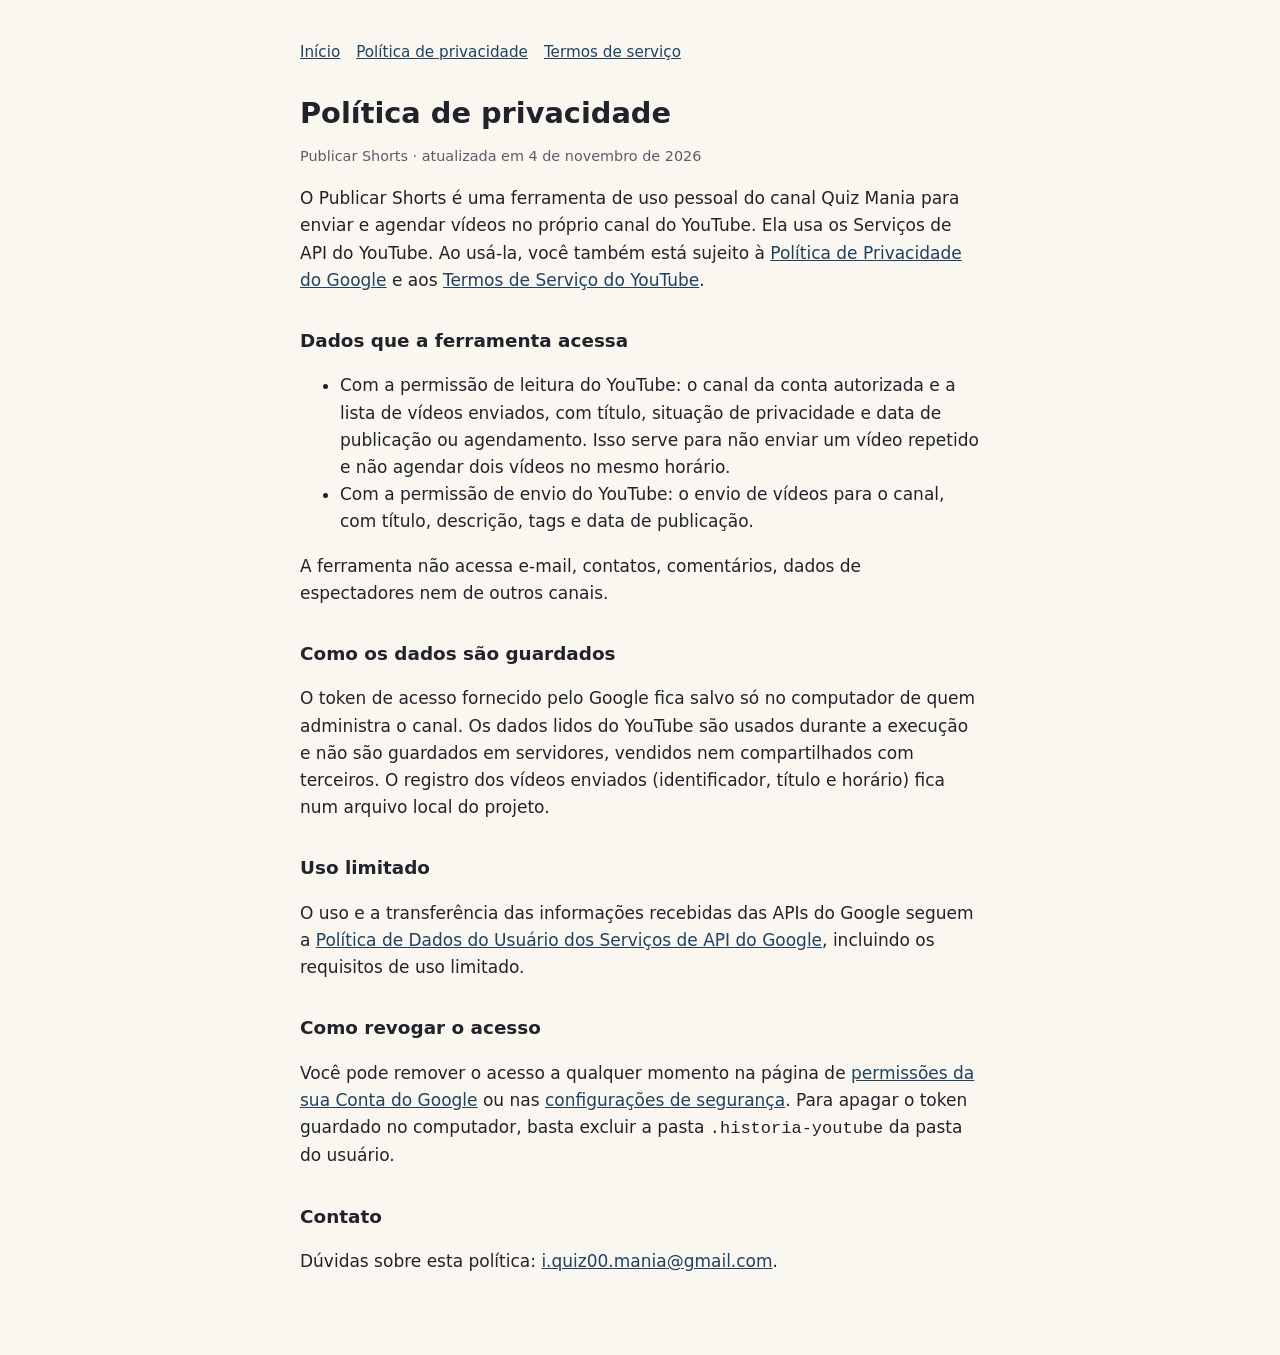
==== privacidade.html @ 8ef25ed1 "feat: add home, privacy and terms pages for the Publicar Shorts OAuth app Google requires public lin" ====
<!doctype html>
<html lang="pt-BR">
<head>
<meta charset="utf-8">
<meta name="viewport" content="width=device-width, initial-scale=1">
<title>Política de privacidade · Publicar Shorts</title>
<link rel="stylesheet" href="estilo.css">
</head>
<body>
<main>
<nav><a href="./">Início</a><a href="privacidade.html">Política de privacidade</a><a href="termos.html">Termos de serviço</a></nav>
<h1>Política de privacidade</h1>
<p class="meta">Publicar Shorts · atualizada em 4 de novembro de 2026</p>
<p>O Publicar Shorts é uma ferramenta de uso pessoal do canal Quiz Mania para enviar e agendar vídeos no próprio canal do YouTube. Ela usa os Serviços de API do YouTube. Ao usá-la, você também está sujeito à <a href="https://policies.google.com/privacy">Política de Privacidade do Google</a> e aos <a href="https://www.youtube.com/t/terms">Termos de Serviço do YouTube</a>.</p>

<h2>Dados que a ferramenta acessa</h2>
<ul>
  <li>Com a permissão de leitura do YouTube: o canal da conta autorizada e a lista de vídeos enviados, com título, situação de privacidade e data de publicação ou agendamento. Isso serve para não enviar um vídeo repetido e não agendar dois vídeos no mesmo horário.</li>
  <li>Com a permissão de envio do YouTube: o envio de vídeos para o canal, com título, descrição, tags e data de publicação.</li>
</ul>
<p>A ferramenta não acessa e-mail, contatos, comentários, dados de espectadores nem de outros canais.</p>

<h2>Como os dados são guardados</h2>
<p>O token de acesso fornecido pelo Google fica salvo só no computador de quem administra o canal. Os dados lidos do YouTube são usados durante a execução e não são guardados em servidores, vendidos nem compartilhados com terceiros. O registro dos vídeos enviados (identificador, título e horário) fica num arquivo local do projeto.</p>

<h2>Uso limitado</h2>
<p>O uso e a transferência das informações recebidas das APIs do Google seguem a <a href="https://developers.google.com/terms/api-services-user-data-policy">Política de Dados do Usuário dos Serviços de API do Google</a>, incluindo os requisitos de uso limitado.</p>

<h2>Como revogar o acesso</h2>
<p>Você pode remover o acesso a qualquer momento na página de <a href="https://myaccount.google.com/permissions">permissões da sua Conta do Google</a> ou nas <a href="https://security.google.com/settings/security/permissions">configurações de segurança</a>. Para apagar o token guardado no computador, basta excluir a pasta <code>.historia-youtube</code> da pasta do usuário.</p>

<h2>Contato</h2>
<p>Dúvidas sobre esta política: <a href="mailto:i.quiz00.mania@gmail.com">i.quiz00.mania@gmail.com</a>.</p>
</main>
</body>
</html>
---- estilo.css ----
:root { --fundo: #faf7f0; --texto: #22222a; --suave: #5c5c66; --link: #1e4262; }
@media (prefers-color-scheme: dark) { :root { --fundo: #17181d; --texto: #ececf0; --suave: #a6a6b0; --link: #8fc0e4; } }
body { margin: 0; background: var(--fundo); color: var(--texto); font: 17px/1.6 system-ui, sans-serif; }
main { max-width: 680px; margin: 0 auto; padding: 40px 16px 64px; }
h1 { font-size: 1.8rem; line-height: 1.2; margin: 0 0 8px; }
h2 { font-size: 1.15rem; margin: 32px 0 8px; }
p, li { color: var(--texto); }
.meta, footer { color: var(--suave); font-size: .9rem; }
a { color: var(--link); }
nav { display: flex; gap: 16px; flex-wrap: wrap; margin-bottom: 32px; font-size: .95rem; }
footer { margin-top: 48px; border-top: 1px solid color-mix(in srgb, var(--suave) 30%, transparent); padding-top: 16px; }
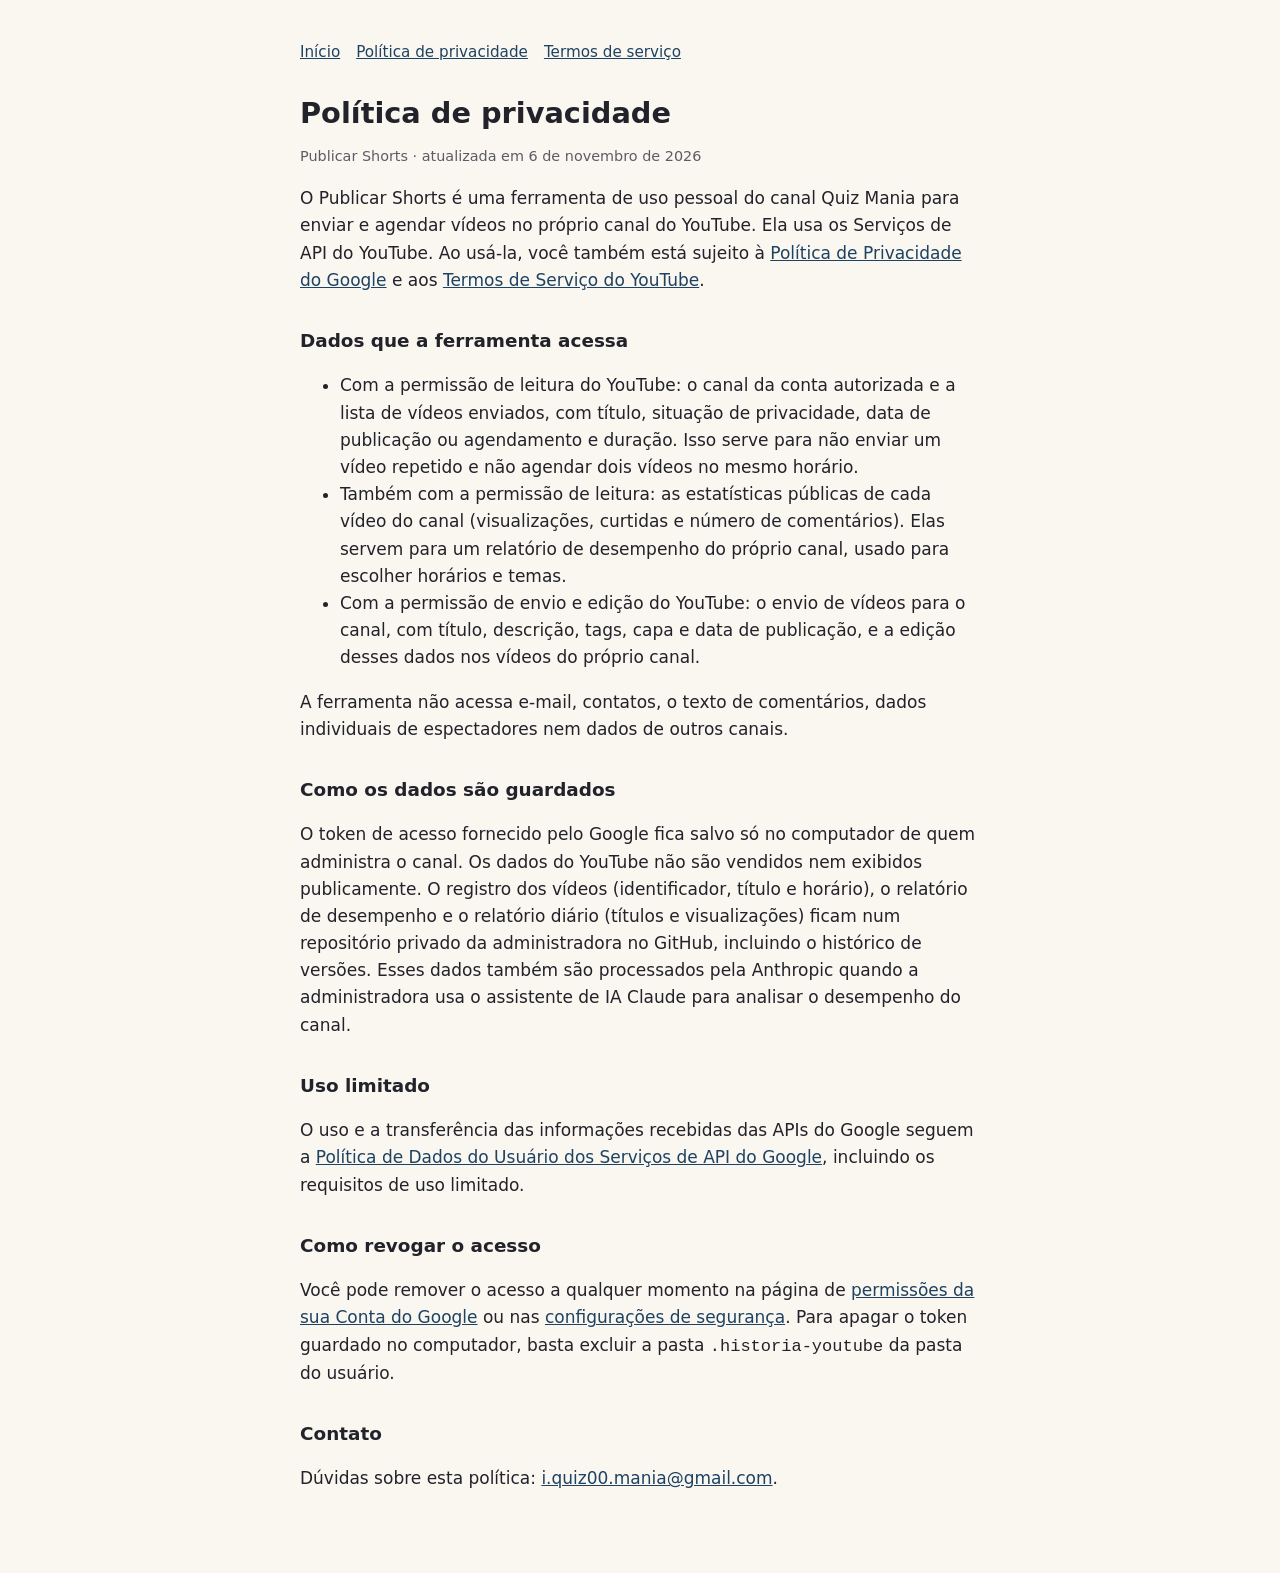
==== commit e3652cfd: "fix: describe the stored statistics and where they are kept The policy said API data was not stored " ====
--- a/privacidade.html
+++ b/privacidade.html
@@ -10,18 +10,19 @@
 <main>
 <nav><a href="./">Início</a><a href="privacidade.html">Política de privacidade</a><a href="termos.html">Termos de serviço</a></nav>
 <h1>Política de privacidade</h1>
-<p class="meta">Publicar Shorts · atualizada em 4 de novembro de 2026</p>
+<p class="meta">Publicar Shorts · atualizada em 6 de novembro de 2026</p>
 <p>O Publicar Shorts é uma ferramenta de uso pessoal do canal Quiz Mania para enviar e agendar vídeos no próprio canal do YouTube. Ela usa os Serviços de API do YouTube. Ao usá-la, você também está sujeito à <a href="https://policies.google.com/privacy">Política de Privacidade do Google</a> e aos <a href="https://www.youtube.com/t/terms">Termos de Serviço do YouTube</a>.</p>
 
 <h2>Dados que a ferramenta acessa</h2>
 <ul>
-  <li>Com a permissão de leitura do YouTube: o canal da conta autorizada e a lista de vídeos enviados, com título, situação de privacidade e data de publicação ou agendamento. Isso serve para não enviar um vídeo repetido e não agendar dois vídeos no mesmo horário.</li>
-  <li>Com a permissão de envio do YouTube: o envio de vídeos para o canal, com título, descrição, tags e data de publicação.</li>
+  <li>Com a permissão de leitura do YouTube: o canal da conta autorizada e a lista de vídeos enviados, com título, situação de privacidade, data de publicação ou agendamento e duração. Isso serve para não enviar um vídeo repetido e não agendar dois vídeos no mesmo horário.</li>
+  <li>Também com a permissão de leitura: as estatísticas públicas de cada vídeo do canal (visualizações, curtidas e número de comentários). Elas servem para um relatório de desempenho do próprio canal, usado para escolher horários e temas.</li>
+  <li>Com a permissão de envio e edição do YouTube: o envio de vídeos para o canal, com título, descrição, tags, capa e data de publicação, e a edição desses dados nos vídeos do próprio canal.</li>
 </ul>
-<p>A ferramenta não acessa e-mail, contatos, comentários, dados de espectadores nem de outros canais.</p>
+<p>A ferramenta não acessa e-mail, contatos, o texto de comentários, dados individuais de espectadores nem dados de outros canais.</p>
 
 <h2>Como os dados são guardados</h2>
-<p>O token de acesso fornecido pelo Google fica salvo só no computador de quem administra o canal. Os dados lidos do YouTube são usados durante a execução e não são guardados em servidores, vendidos nem compartilhados com terceiros. O registro dos vídeos enviados (identificador, título e horário) fica num arquivo local do projeto.</p>
+<p>O token de acesso fornecido pelo Google fica salvo só no computador de quem administra o canal. Os dados do YouTube não são vendidos nem exibidos publicamente. O registro dos vídeos (identificador, título e horário), o relatório de desempenho e o relatório diário (títulos e visualizações) ficam num repositório privado da administradora no GitHub, incluindo o histórico de versões. Esses dados também são processados pela Anthropic quando a administradora usa o assistente de IA Claude para analisar o desempenho do canal.</p>
 
 <h2>Uso limitado</h2>
 <p>O uso e a transferência das informações recebidas das APIs do Google seguem a <a href="https://developers.google.com/terms/api-services-user-data-policy">Política de Dados do Usuário dos Serviços de API do Google</a>, incluindo os requisitos de uso limitado.</p>
